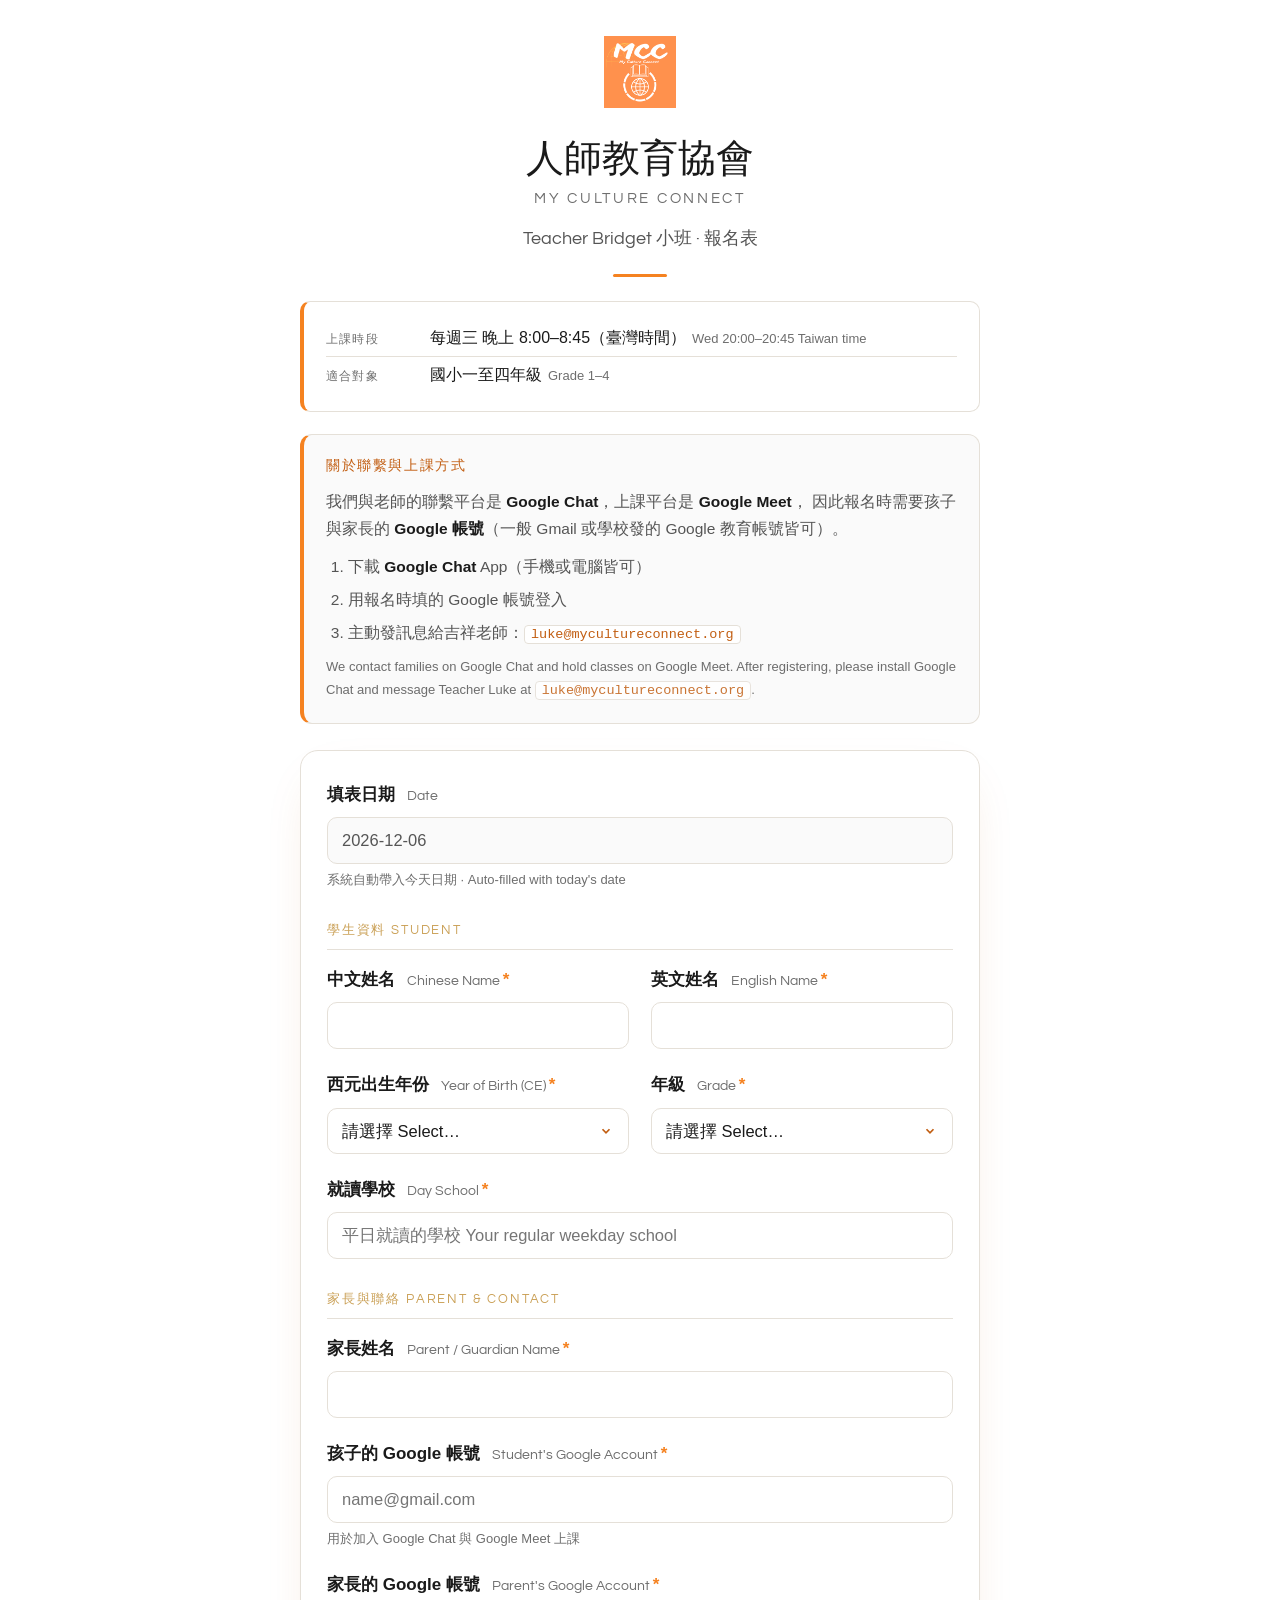
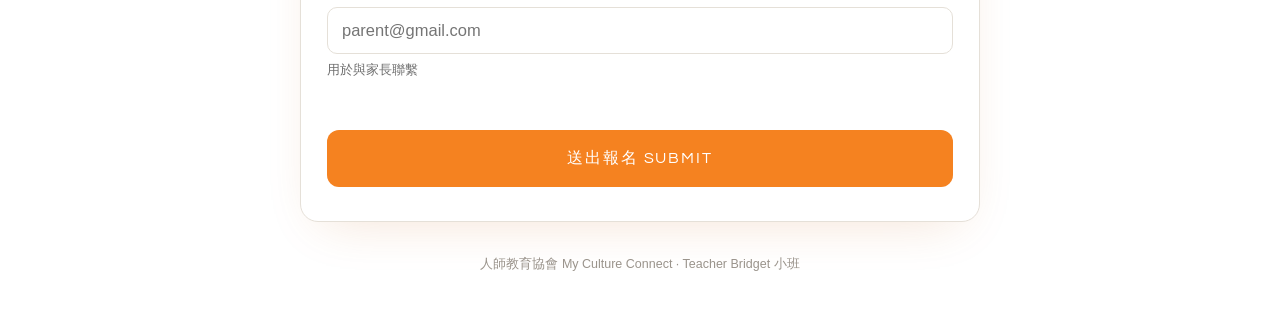
==== bridget/index.html @ f9402cc6 "Add Teacher Bridget small class registration form Fixed Wed 20:00–20:45 Taiwan time, Grade 1–4. Writ" ====
<!DOCTYPE html>
<html lang="zh-Hant">
<head>
<meta charset="UTF-8">
<meta name="viewport" content="width=device-width, initial-scale=1.0">
<title>Teacher Bridget 小班 報名 · 人師教育協會 My Culture Connect</title>
<meta name="description" content="Teacher Bridget 小班 · 國小低中年級英語小班 · My Culture Connect">
<link rel="preconnect" href="https://fonts.googleapis.com">
<link rel="preconnect" href="https://fonts.gstatic.com" crossorigin>
<link href="https://fonts.googleapis.com/css2?family=Noticia+Text:wght@400;700&family=Questrial&display=swap" rel="stylesheet">
<link rel="stylesheet" href="../assets/shared.css">
<style>
  .class-info{
    max-width:var(--max);
    margin:0 auto 22px;
    background:#fff;
    border:1px solid var(--line);
    border-left:4px solid var(--brand);
    border-radius:10px;
    padding:18px 22px;
  }
  .class-info .row{
    display:flex;
    align-items:baseline;
    gap:14px;
    padding:6px 0;
  }
  .class-info .row + .row{
    border-top:1px solid var(--line);
  }
  .class-info .k{
    font-family:'Questrial','PingFang TC',sans-serif;
    font-size:12px;
    color:var(--ink-muted);
    letter-spacing:.10em;
    text-transform:uppercase;
    min-width:90px;
    flex-shrink:0;
  }
  .class-info .v{
    font-size:16px;
    color:var(--ink);
    line-height:1.5;
  }
  .class-info .v .en{
    color:var(--ink-muted);
    font-size:13px;
    margin-left:6px;
  }
</style>
</head>
<body>

<header class="mcc-header">
  <a class="logo" href="https://www.mycultureconnect.org" target="_blank" rel="noopener">
    <img src="../assets/mcc-logo.png" alt="My Culture Connect logo">
  </a>
  <div class="brand-name">
    人師教育協會
    <span class="en">My Culture Connect</span>
  </div>
  <div class="form-title">Teacher Bridget 小班 · 報名表</div>
  <div class="rule"></div>
</header>

<div class="class-info">
  <div class="row">
    <div class="k">上課時段</div>
    <div class="v">每週三 晚上 8:00–8:45（臺灣時間）<span class="en">Wed 20:00–20:45 Taiwan time</span></div>
  </div>
  <div class="row">
    <div class="k">適合對象</div>
    <div class="v">國小一至四年級<span class="en">Grade 1–4</span></div>
  </div>
</div>

<div class="note">
  <h3>關於聯繫與上課方式</h3>
  我們與老師的聯繫平台是 <strong>Google Chat</strong>，上課平台是 <strong>Google Meet</strong>，
  因此報名時需要孩子與家長的 <strong>Google 帳號</strong>（一般 Gmail 或學校發的 Google 教育帳號皆可）。
  <ol>
    <li>下載 <strong>Google Chat</strong> App（手機或電腦皆可）</li>
    <li>用報名時填的 Google 帳號登入</li>
    <li>主動發訊息給吉祥老師：<code>luke@mycultureconnect.org</code></li>
  </ol>
  <span class="en">We contact families on Google Chat and hold classes on Google Meet. After registering, please install Google Chat and message Teacher Luke at <code>luke@mycultureconnect.org</code>.</span>
</div>

<form id="regForm" novalidate>

  <div class="field">
    <label for="fill_date">填表日期 <span class="en">Date</span></label>
    <input type="text" id="fill_date" readonly>
    <div class="hint">系統自動帶入今天日期 · Auto-filled with today's date</div>
  </div>

  <div class="section-label">學生資料 Student</div>

  <div class="grid2" style="margin-bottom:22px;">
    <div class="field">
      <label for="chinese_name">中文姓名 <span class="en">Chinese Name</span><span class="req">*</span></label>
      <input type="text" id="chinese_name" name="chinese_name" required autocomplete="off">
    </div>
    <div class="field">
      <label for="english_name">英文姓名 <span class="en">English Name</span><span class="req">*</span></label>
      <input type="text" id="english_name" name="english_name" required autocomplete="off">
    </div>
  </div>

  <div class="grid2" style="margin-bottom:22px;">
    <div class="field">
      <label for="birth_year">西元出生年份 <span class="en">Year of Birth (CE)</span><span class="req">*</span></label>
      <select id="birth_year" name="birth_year" required>
        <option value="" disabled selected>請選擇 Select…</option>
      </select>
    </div>
    <div class="field">
      <label for="grade">年級 <span class="en">Grade</span><span class="req">*</span></label>
      <select id="grade" name="grade" required>
        <option value="" disabled selected>請選擇 Select…</option>
        <option value="一年級 Grade 1">一年級 Grade 1</option>
        <option value="二年級 Grade 2">二年級 Grade 2</option>
        <option value="三年級 Grade 3">三年級 Grade 3</option>
        <option value="四年級 Grade 4">四年級 Grade 4</option>
      </select>
    </div>
  </div>

  <div class="field">
    <label for="school">就讀學校 <span class="en">Day School</span><span class="req">*</span></label>
    <input type="text" id="school" name="school" required autocomplete="off"
           placeholder="平日就讀的學校 Your regular weekday school">
  </div>

  <div class="section-label">家長與聯絡 Parent &amp; Contact</div>

  <div class="field">
    <label for="parent_name">家長姓名 <span class="en">Parent / Guardian Name</span><span class="req">*</span></label>
    <input type="text" id="parent_name" name="parent_name" required autocomplete="off">
  </div>

  <div class="field">
    <label for="student_google">孩子的 Google 帳號 <span class="en">Student's Google Account</span><span class="req">*</span></label>
    <input type="email" id="student_google" name="student_google" required
           autocomplete="off" placeholder="name@gmail.com" inputmode="email">
    <div class="hint">用於加入 Google Chat 與 Google Meet 上課</div>
  </div>

  <div class="field">
    <label for="parent_google">家長的 Google 帳號 <span class="en">Parent's Google Account</span><span class="req">*</span></label>
    <input type="email" id="parent_google" name="parent_google" required
           autocomplete="off" placeholder="parent@gmail.com" inputmode="email">
    <div class="hint">用於與家長聯繫</div>
  </div>

  <button type="submit" id="submitBtn">送出報名 Submit</button>
  <div class="errbox" id="errbox"></div>
</form>

<div class="success" id="done">
  <div class="check">✓</div>
  <h2 class="serif">報名完成，謝謝您！<span class="en">Registration received — thank you</span></h2>

  <div class="next">
    <h3>接下來請主動做這件事</h3>
    <ol>
      <li>下載 <strong>Google Chat</strong> App（手機或電腦皆可）</li>
      <li>用報名時填的 <strong>Google 帳號</strong>登入</li>
      <li><strong>主動發訊息給吉祥老師</strong>：<code>luke@mycultureconnect.org</code></li>
    </ol>
  </div>

  <div class="note-line">若有媒合上就會透過 Line 通知。</div>
</div>

<footer>人師教育協會 My Culture Connect · Teacher Bridget 小班</footer>

<script>
  /* sheet.best endpoint：POST 後自動寫入「人師報名表」Sheet 的「小班_Bridget」tab */
  const WEBHOOK_URL = 'https://api.sheetbest.com/sheets/75f86386-df2a-442a-987b-6ccd3a065db4/tabs/' + encodeURIComponent('小班_Bridget');

  (function () {
    const d = new Date();
    const pad = n => String(n).padStart(2, '0');
    document.getElementById('fill_date').value =
      d.getFullYear() + '-' + pad(d.getMonth() + 1) + '-' + pad(d.getDate());

    // 出生年份選項：涵蓋國小一至四年級（約 6–12 歲，給上下緣彈性）
    const sel = document.getElementById('birth_year');
    const thisYear = d.getFullYear();
    for (let y = thisYear - 6; y >= thisYear - 12; y--) {
      const o = document.createElement('option');
      o.value = String(y);
      o.textContent = String(y);
      sel.appendChild(o);
    }
  })();

  const form = document.getElementById('regForm');
  const btn = document.getElementById('submitBtn');
  const errbox = document.getElementById('errbox');

  function showError(msg) {
    errbox.textContent = msg;
    errbox.style.display = 'block';
  }

  form.addEventListener('submit', async function (e) {
    e.preventDefault();
    errbox.style.display = 'none';

    if (!form.checkValidity()) {
      form.reportValidity();
      return;
    }

    const fillTime = new Date().toLocaleString('sv-SE', { timeZone: 'Asia/Taipei' });

    // JSON key 必須對齊 Sheet 第一列中文 header（sheet.best 規則）
    const payload = {
      '填表時間':         fillTime,
      '中文姓名':         document.getElementById('chinese_name').value.trim(),
      '英文姓名':         document.getElementById('english_name').value.trim(),
      '西元出生年份':     document.getElementById('birth_year').value,
      '年級':            document.getElementById('grade').value,
      '就讀學校':         document.getElementById('school').value.trim(),
      '家長姓名':         document.getElementById('parent_name').value.trim(),
      '孩子 Google 帳號': document.getElementById('student_google').value.trim(),
      '家長 Google 帳號': document.getElementById('parent_google').value.trim(),
    };

    btn.disabled = true;
    btn.textContent = '送出中… Submitting…';

    try {
      const res = await fetch(WEBHOOK_URL, {
        method: 'POST',
        headers: { 'Content-Type': 'application/json' },
        body: JSON.stringify(payload),
      });
      if (!res.ok) throw new Error('HTTP ' + res.status);

      form.style.display = 'none';
      document.getElementById('done').style.display = 'block';
      window.scrollTo({ top: 0, behavior: 'smooth' });
    } catch (err) {
      btn.disabled = false;
      btn.textContent = '送出報名 Submit';
      showError('送出失敗，請檢查網路後再試一次。若持續發生，請直接 email luke@mycultureconnect.org。');
    }
  });
</script>
</body>
</html>
---- assets/shared.css ----
/* ============================================================
   人師教育協會 My Culture Connect — 報名表共用樣式
   字體與配色對齊 MCC Wix 站（mycultureconnect.org）
   ============================================================ */

:root{
  --brand:#F58220;
  --brand-deep:#c25e12;
  --gold:#caa056;
  --ink:#1A1A1A;
  --ink-soft:#555;
  --ink-muted:#6E6E6E;
  --line:#e5e0d8;
  --bg-subtle:#fafafa;
  --max:680px;
  --shadow:0 18px 50px -22px rgba(197,94,18,.20);
}

*{box-sizing:border-box;margin:0;padding:0;}
html{scroll-behavior:smooth;-webkit-text-size-adjust:100%;}
body{
  font-family:'Avenir Next','Avenir','Helvetica Neue','PingFang TC','Microsoft JhengHei',sans-serif;
  color:var(--ink);
  background:#fff;
  line-height:1.65;
  -webkit-font-smoothing:antialiased;
  padding:0 18px 60px;
}
.serif{font-family:'Noticia Text','PingFang TC',serif;font-weight:400;}
.sans-display{font-family:'Questrial','PingFang TC',sans-serif;}

/* ---------- MCC Header (logo + 品牌名 + 表單標題) ---------- */
.mcc-header{
  max-width:var(--max);
  margin:0 auto;
  padding:36px 0 24px;
  text-align:center;
}
.mcc-header .logo{
  display:inline-block;
  margin-bottom:18px;
}
.mcc-header .logo img{
  height:72px;
  width:auto;
  display:block;
}
.mcc-header .brand-name{
  font-family:'Noticia Text','PingFang TC',serif;
  font-weight:400;
  font-size:clamp(26px,5.5vw,38px);
  color:var(--ink);
  line-height:1.2;
}
.mcc-header .brand-name .en{
  display:block;
  font-family:'Questrial','PingFang TC',sans-serif;
  font-size:clamp(12.5px,2.8vw,15px);
  letter-spacing:.18em;
  color:var(--ink-muted);
  margin-top:10px;
  text-transform:uppercase;
}
.mcc-header .form-title{
  font-family:'Questrial','PingFang TC',sans-serif;
  font-size:18px;
  color:var(--ink-soft);
  margin-top:16px;
}
.mcc-header .rule{
  width:54px;height:3px;border-radius:3px;
  background:var(--brand);
  margin:20px auto 0;
}

/* ---------- Intro note (Google Chat 行動指示) ---------- */
.note{
  max-width:var(--max);
  margin:0 auto 26px;
  background:var(--bg-subtle);
  border:1px solid var(--line);
  border-left:4px solid var(--brand);
  border-radius:12px;
  padding:20px 22px;
  font-size:15.5px;
  color:var(--ink-soft);
  line-height:1.75;
}
.note h3{
  font-family:'Questrial','PingFang TC',sans-serif;
  font-size:13.5px;
  letter-spacing:.12em;
  text-transform:uppercase;
  color:var(--brand-deep);
  margin-bottom:10px;
  font-weight:400;
}
.note strong{color:var(--ink);}
.note ol{padding-left:22px;margin-top:10px;}
.note ol li{margin-bottom:6px;}
.note code{
  font-family:'SF Mono','Menlo','Consolas',monospace;
  font-size:13.5px;
  background:#fff;
  border:1px solid var(--line);
  border-radius:4px;
  padding:1px 6px;
  color:var(--brand-deep);
}
.note .en{display:block;font-size:13px;margin-top:10px;opacity:.85;}

/* ---------- Form card ---------- */
form{
  max-width:var(--max);
  margin:0 auto;
  background:#fff;
  border:1px solid var(--line);
  border-radius:18px;
  box-shadow:var(--shadow);
  padding:30px 26px 34px;
}
.field{margin-bottom:22px;}
.field:last-of-type{margin-bottom:8px;}
label{
  display:block;
  font-size:17px;
  font-weight:600;
  color:var(--ink);
  margin-bottom:8px;
}
label .en{
  font-family:'Questrial','PingFang TC',sans-serif;
  font-weight:400;
  font-size:13.5px;
  color:var(--ink-muted);
  margin-left:7px;
}
label .req{color:var(--brand);margin-left:3px;}
label .optional{
  font-size:12.5px;
  color:var(--ink-muted);
  font-weight:400;
  margin-left:6px;
}
input[type="text"],
input[type="email"],
input[type="number"],
select,
textarea{
  width:100%;
  font-family:inherit;
  font-size:16.5px;
  color:var(--ink);
  background:#fff;
  border:1.5px solid var(--line);
  border-radius:10px;
  padding:13px 14px;
  transition:border-color .15s ease, box-shadow .15s ease;
  -webkit-appearance:none;appearance:none;
}
textarea{
  min-height:130px;
  resize:vertical;
  line-height:1.6;
}
select{
  background-image:url("data:image/svg+xml,%3Csvg xmlns='http://www.w3.org/2000/svg' width='14' height='14' viewBox='0 0 24 24' fill='none' stroke='%23c25e12' stroke-width='3'%3E%3Cpath d='M6 9l6 6 6-6'/%3E%3C/svg%3E");
  background-repeat:no-repeat;
  background-position:right 15px center;
  padding-right:40px;
  cursor:pointer;
}
input:focus,select:focus,textarea:focus{
  outline:none;
  border-color:var(--brand);
  box-shadow:0 0 0 3px rgba(245,130,32,.18);
}
input[readonly]{background:var(--bg-subtle);color:var(--ink-soft);cursor:default;}
.hint{font-size:13px;color:var(--ink-muted);margin-top:6px;line-height:1.55;}

.grid2{display:grid;gap:22px;}
@media (min-width:540px){
  .grid2{grid-template-columns:1fr 1fr;}
  .grid2 .field{margin-bottom:0;}
}

/* ---------- Radio / Checkbox option rows ---------- */
.opt-grid{display:flex;flex-direction:column;gap:10px;}
@media (min-width:540px){
  .opt-grid.cols-2{display:grid;grid-template-columns:1fr 1fr;gap:10px 18px;}
  .opt-grid.cols-3{display:grid;grid-template-columns:1fr 1fr 1fr;gap:10px 12px;}
}
.opt-row{
  display:flex;align-items:center;gap:10px;
  padding:12px 14px;
  border:1.5px solid var(--line);border-radius:10px;
  cursor:pointer;
  transition:border-color .15s ease, background .15s ease;
  font-weight:400;font-size:15.5px;
  margin:0;
}
.opt-row input[type="radio"],
.opt-row input[type="checkbox"]{
  width:18px;height:18px;
  accent-color:var(--brand);
  cursor:pointer;flex-shrink:0;
}
.opt-row:hover{background:var(--bg-subtle);}
.opt-row:has(input:checked){
  border-color:var(--brand);
  background:#fff7f0;
}
.opt-row .en{font-size:12.5px;color:var(--ink-muted);margin-left:6px;font-weight:400;}

.section-label{
  font-family:'Questrial','PingFang TC',sans-serif;
  font-size:13px;font-weight:400;letter-spacing:.14em;text-transform:uppercase;
  color:var(--gold);
  margin:30px 0 16px;
  padding-bottom:8px;border-bottom:1px solid var(--line);
}

/* ---------- Submit button ---------- */
button{
  width:100%;
  font-family:'Questrial','PingFang TC',sans-serif;
  font-size:16px;font-weight:400;letter-spacing:.12em;text-transform:uppercase;
  color:#fff;
  background:var(--brand);
  border:none;border-radius:12px;
  padding:18px;
  margin-top:28px;
  cursor:pointer;
  transition:background .15s ease, transform .05s ease;
}
button:hover{background:var(--brand-deep);}
button:active{transform:translateY(1px);}
button:disabled{background:#c9a89e;cursor:progress;}

.errbox{
  display:none;
  margin-top:16px;
  background:#fdecea;border:1px solid #e7a99c;border-radius:10px;
  padding:12px 14px;font-size:14.5px;color:var(--brand-deep);
}

/* ---------- Success screen ---------- */
.success{
  display:none;
  max-width:var(--max);margin:0 auto;
  background:#fff;border:1px solid var(--line);border-radius:18px;
  box-shadow:var(--shadow);
  padding:40px 28px;
}
.success .check{
  width:60px;height:60px;border-radius:50%;
  background:var(--brand);color:#fff;
  display:flex;align-items:center;justify-content:center;
  font-size:30px;margin:0 auto 20px;
}
.success h2{
  font-family:'Noticia Text','PingFang TC',serif;
  font-weight:400;
  font-size:26px;color:var(--brand-deep);
  text-align:center;
  margin-bottom:6px;
  line-height:1.3;
}
.success h2 .en{
  display:block;
  font-family:'Questrial','PingFang TC',sans-serif;
  font-size:13.5px;
  color:var(--ink-muted);
  margin-top:8px;
  letter-spacing:.12em;
  text-transform:uppercase;
}
.success .next{
  background:var(--bg-subtle);
  border:1px solid var(--line);
  border-left:4px solid var(--brand);
  border-radius:12px;
  padding:22px 24px;
  margin-top:26px;
  font-size:15.5px;
  color:var(--ink-soft);
  line-height:1.8;
}
.success .next h3{
  font-family:'Questrial','PingFang TC',sans-serif;
  font-weight:400;
  font-size:13.5px;
  letter-spacing:.12em;
  text-transform:uppercase;
  color:var(--brand-deep);
  margin-bottom:12px;
}
.success .next ol{padding-left:22px;}
.success .next ol li{margin-bottom:8px;}
.success .next strong{color:var(--ink);}
.success .next code{
  font-family:'SF Mono','Menlo','Consolas',monospace;
  font-size:14px;
  background:#fff;
  border:1px solid var(--line);
  border-radius:4px;
  padding:1px 6px;
  color:var(--brand-deep);
}
.success .note-line{
  text-align:center;
  font-size:14.5px;
  color:var(--ink-muted);
  margin-top:22px;
  padding-top:20px;
  border-top:1px solid var(--line);
}

footer{
  max-width:var(--max);margin:32px auto 0;text-align:center;
  font-size:12.5px;color:#9a938b;
}
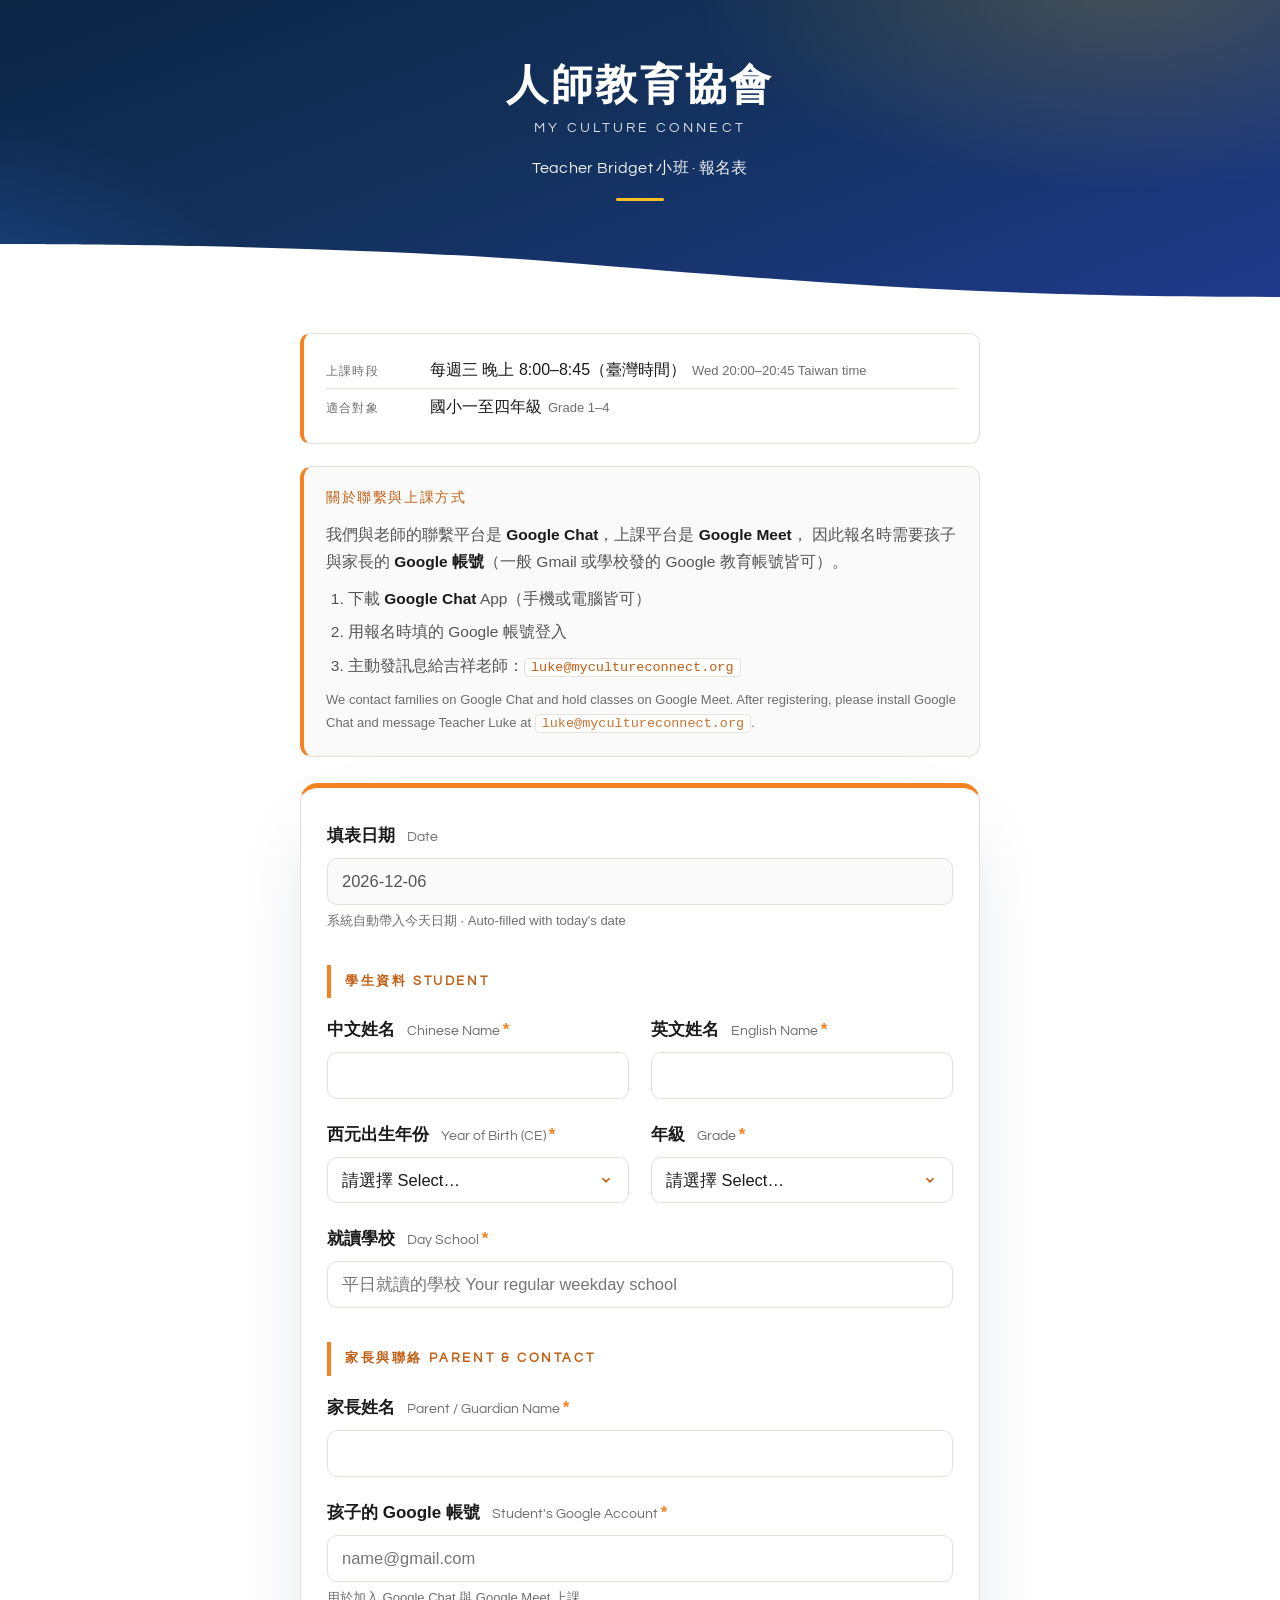
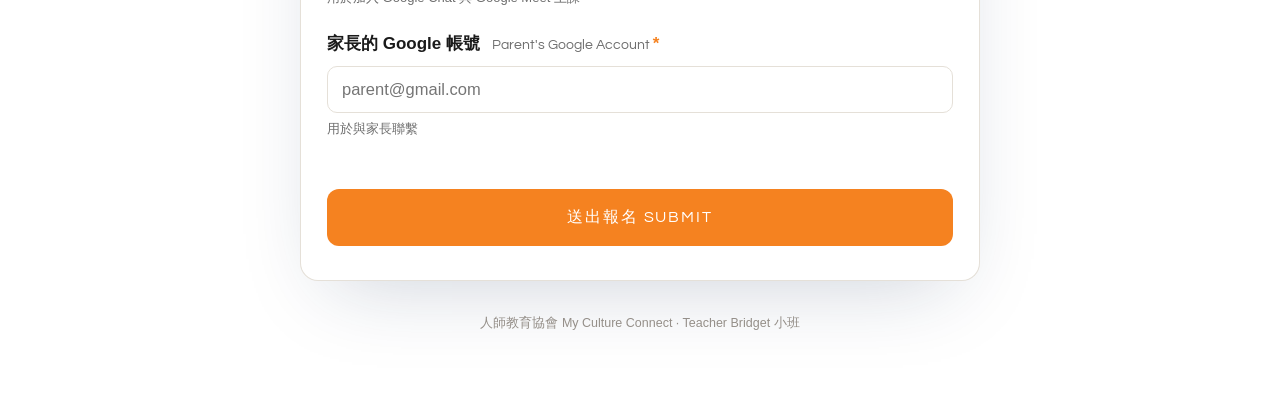
==== commit e84188f1: "Switch backend from sheet.best to Apps Script" ====
--- a/bridget/index.html
+++ b/bridget/index.html
@@ -176,8 +176,7 @@
 <footer>人師教育協會 My Culture Connect · Teacher Bridget 小班</footer>
 
 <script>
-  /* sheet.best endpoint：POST 後自動寫入「人師報名表」Sheet 的「小班_Bridget」tab */
-  const WEBHOOK_URL = 'https://api.sheetbest.com/sheets/75f86386-df2a-442a-987b-6ccd3a065db4/tabs/' + encodeURIComponent('小班_Bridget');
+  const WEBHOOK_URL = 'https://script.google.com/macros/s/AKfycbzWp2Y8J2ADrAARm_YRmN9J860ERvuA8FiNJ9yuKtNxw3y-V8M1F8xW87qcAvMgwJ5r/exec';
 
   (function () {
     const d = new Date();
@@ -218,6 +217,7 @@
 
     // JSON key 必須對齊 Sheet 第一列中文 header（sheet.best 規則）
     const payload = {
+      '__tab':            '小班_Bridget',
       '填表時間':         fillTime,
       '中文姓名':         document.getElementById('chinese_name').value.trim(),
       '英文姓名':         document.getElementById('english_name').value.trim(),
--- a/assets/shared.css
+++ b/assets/shared.css
@@ -29,48 +29,66 @@
 .serif{font-family:'Noticia Text','PingFang TC',serif;font-weight:400;}
 .sans-display{font-family:'Questrial','PingFang TC',sans-serif;}
 
-/* ---------- MCC Header (logo + 品牌名 + 表單標題) ---------- */
+/* ---------- MCC Header (mini hero with MCC navy gradient + signature curve) ---------- */
 .mcc-header{
-  max-width:var(--max);
-  margin:0 auto;
-  padding:36px 0 24px;
+  position:relative;
+  margin:0 -18px 36px;
+  padding:60px 24px 96px;
   text-align:center;
+  background:
+    radial-gradient(800px 400px at 88% -10%, rgba(251,191,36,.22) 0%, transparent 55%),
+    radial-gradient(700px 400px at -10% 110%, rgba(59,130,246,.35) 0%, transparent 55%),
+    linear-gradient(160deg, #0B2545 0%, #13315C 45%, #1E3A8A 100%);
+  color:#fff;
+  overflow:hidden;
+}
+.mcc-header::after{
+  content:'';
+  position:absolute;
+  left:0; right:0; bottom:-1px;
+  height:54px;
+  background:url("data:image/svg+xml;utf8,<svg xmlns='http://www.w3.org/2000/svg' viewBox='0 100 1920 200' preserveAspectRatio='none'><path d='M1920 300v-4.067c-455.162 0-690.876-51.203-1082.65-129.288C490.044 97.423 0 100.013 0 100.013V300h1920z' fill='%23ffffff'/></svg>") no-repeat bottom / 100% 100%;
 }
 .mcc-header .logo{
-  display:inline-block;
-  margin-bottom:18px;
-}
-.mcc-header .logo img{
-  height:72px;
-  width:auto;
-  display:block;
+  display:none;
 }
 .mcc-header .brand-name{
-  font-family:'Noticia Text','PingFang TC',serif;
-  font-weight:400;
-  font-size:clamp(26px,5.5vw,38px);
-  color:var(--ink);
+  position:relative;
+  z-index:2;
+  font-family:'PingFang TC','Apple LiGothic Medium','Microsoft JhengHei',sans-serif;
+  font-weight:700;
+  font-size:clamp(28px,5.8vw,42px);
+  color:#fff;
   line-height:1.2;
+  letter-spacing:.06em;
 }
 .mcc-header .brand-name .en{
   display:block;
   font-family:'Questrial','PingFang TC',sans-serif;
-  font-size:clamp(12.5px,2.8vw,15px);
-  letter-spacing:.18em;
-  color:var(--ink-muted);
+  font-weight:400;
+  font-size:clamp(11.5px,2.6vw,14px);
+  letter-spacing:.22em;
+  color:rgba(255,255,255,.85);
   margin-top:10px;
   text-transform:uppercase;
 }
 .mcc-header .form-title{
-  font-family:'Questrial','PingFang TC',sans-serif;
-  font-size:18px;
-  color:var(--ink-soft);
-  margin-top:16px;
+  position:relative;
+  z-index:2;
+  font-family:'Questrial','PingFang TC',sans-serif;
+  font-size:15.5px;
+  color:rgba(255,255,255,.92);
+  margin-top:20px;
+  letter-spacing:.02em;
+  padding:0 16px;
+  line-height:1.5;
 }
 .mcc-header .rule{
-  width:54px;height:3px;border-radius:3px;
-  background:var(--brand);
-  margin:20px auto 0;
+  position:relative;
+  z-index:2;
+  width:48px;height:3px;border-radius:3px;
+  background:#FBBF24;
+  margin:18px auto 0;
 }
 
 /* ---------- Intro note (Google Chat 行動指示) ---------- */
@@ -111,13 +129,15 @@
 
 /* ---------- Form card ---------- */
 form{
+  position:relative;
   max-width:var(--max);
   margin:0 auto;
   background:#fff;
   border:1px solid var(--line);
+  border-top:5px solid var(--brand);
   border-radius:18px;
-  box-shadow:var(--shadow);
-  padding:30px 26px 34px;
+  box-shadow:0 30px 80px -30px rgba(20,40,80,.22);
+  padding:34px 26px 34px;
 }
 .field{margin-bottom:22px;}
 .field:last-of-type{margin-bottom:8px;}
@@ -214,10 +234,11 @@
 
 .section-label{
   font-family:'Questrial','PingFang TC',sans-serif;
-  font-size:13px;font-weight:400;letter-spacing:.14em;text-transform:uppercase;
-  color:var(--gold);
-  margin:30px 0 16px;
-  padding-bottom:8px;border-bottom:1px solid var(--line);
+  font-size:13px;font-weight:600;letter-spacing:.20em;text-transform:uppercase;
+  color:var(--brand-deep);
+  margin:34px 0 18px;
+  padding:6px 0 6px 14px;
+  border-left:4px solid var(--brand);
 }
 
 /* ---------- Submit button ---------- */
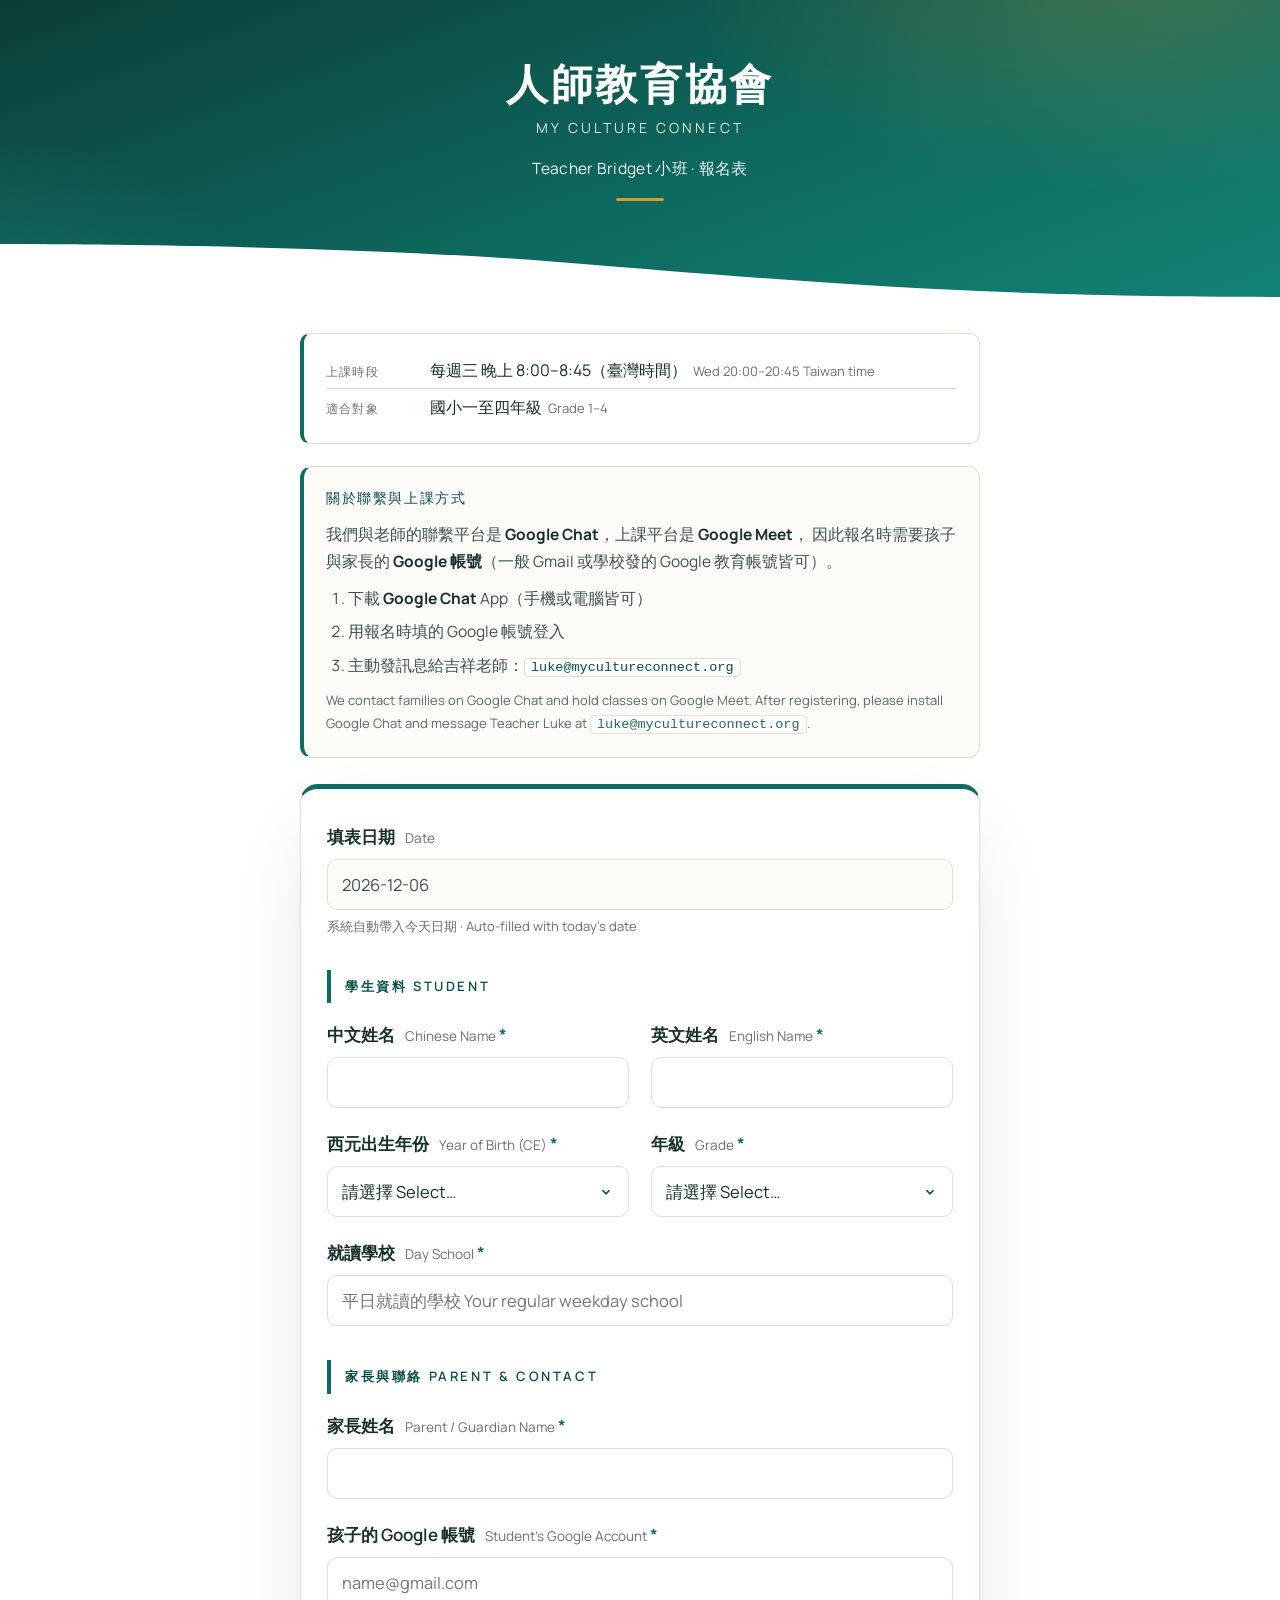
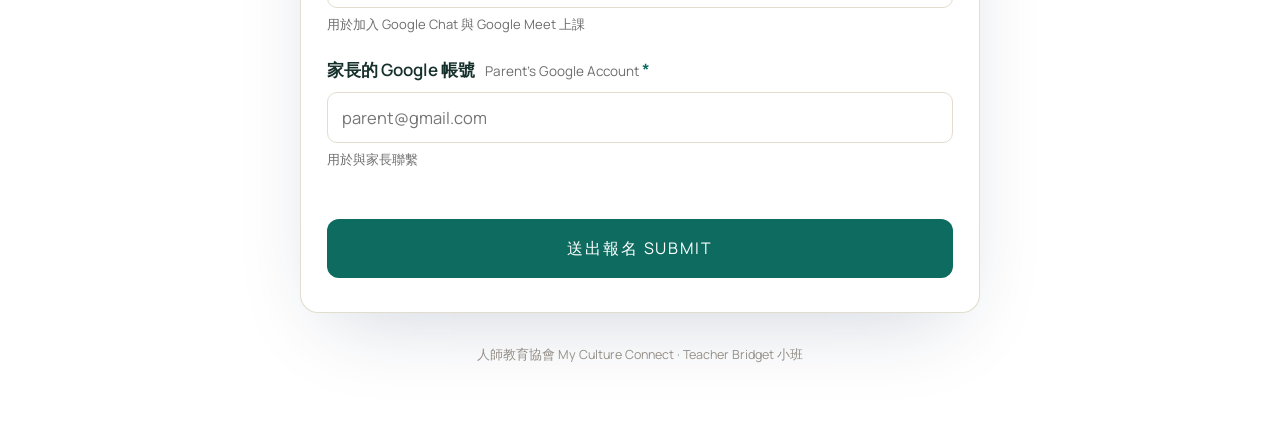
==== commit 539b7ea2: "Re-skin to 人師 (twrses) brand: RS favicon, teal/gold palette, Fraunces/Manrope These registration for" ====
--- a/bridget/index.html
+++ b/bridget/index.html
@@ -7,7 +7,8 @@
 <meta name="description" content="Teacher Bridget 小班 · 國小低中年級英語小班 · My Culture Connect">
 <link rel="preconnect" href="https://fonts.googleapis.com">
 <link rel="preconnect" href="https://fonts.gstatic.com" crossorigin>
-<link href="https://fonts.googleapis.com/css2?family=Noticia+Text:wght@400;700&family=Questrial&display=swap" rel="stylesheet">
+<link href="https://fonts.googleapis.com/css2?family=Fraunces:opsz,wght@9..144,400..600&family=Manrope:wght@400;500;600;700;800&display=swap" rel="stylesheet">
+<link rel="icon" type="image/svg+xml" href="../assets/favicon.svg">
 <link rel="stylesheet" href="../assets/shared.css">
 <style>
   .class-info{
@@ -29,7 +30,7 @@
     border-top:1px solid var(--line);
   }
   .class-info .k{
-    font-family:'Questrial','PingFang TC',sans-serif;
+    font-family:'Manrope','PingFang TC',sans-serif;
     font-size:12px;
     color:var(--ink-muted);
     letter-spacing:.10em;
@@ -53,7 +54,7 @@
 
 <header class="mcc-header">
   <a class="logo" href="https://www.mycultureconnect.org" target="_blank" rel="noopener">
-    <img src="../assets/mcc-logo.png" alt="My Culture Connect logo">
+    <img src="../assets/favicon.svg" alt="My Culture Connect logo">
   </a>
   <div class="brand-name">
     人師教育協會
@@ -235,10 +236,9 @@
     try {
       const res = await fetch(WEBHOOK_URL, {
         method: 'POST',
-        headers: { 'Content-Type': 'application/json' },
+        mode: 'no-cors',
         body: JSON.stringify(payload),
       });
-      if (!res.ok) throw new Error('HTTP ' + res.status);
 
       form.style.display = 'none';
       document.getElementById('done').style.display = 'block';
--- a/assets/shared.css
+++ b/assets/shared.css
@@ -4,30 +4,30 @@
    ============================================================ */
 
 :root{
-  --brand:#F58220;
-  --brand-deep:#c25e12;
-  --gold:#caa056;
-  --ink:#1A1A1A;
-  --ink-soft:#555;
+  --brand:#0e6b60;
+  --brand-deep:#0a4f47;
+  --gold:#d99a2b;
+  --ink:#16302c;
+  --ink-soft:#3c534d;
   --ink-muted:#6E6E6E;
-  --line:#e5e0d8;
-  --bg-subtle:#fafafa;
+  --line:#e3ddcf;
+  --bg-subtle:#fcfbf7;
   --max:680px;
-  --shadow:0 18px 50px -22px rgba(197,94,18,.20);
+  --shadow:0 18px 50px -22px rgba(22,48,44,.22);
 }
 
 *{box-sizing:border-box;margin:0;padding:0;}
 html{scroll-behavior:smooth;-webkit-text-size-adjust:100%;}
 body{
-  font-family:'Avenir Next','Avenir','Helvetica Neue','PingFang TC','Microsoft JhengHei',sans-serif;
+  font-family:'Manrope','PingFang TC','Apple LiGothic Medium','Microsoft JhengHei',sans-serif;
   color:var(--ink);
   background:#fff;
   line-height:1.65;
   -webkit-font-smoothing:antialiased;
   padding:0 18px 60px;
 }
-.serif{font-family:'Noticia Text','PingFang TC',serif;font-weight:400;}
-.sans-display{font-family:'Questrial','PingFang TC',sans-serif;}
+.serif{font-family:'Fraunces','PingFang TC',serif;font-weight:400;}
+.sans-display{font-family:'Manrope','PingFang TC',sans-serif;}
 
 /* ---------- MCC Header (mini hero with MCC navy gradient + signature curve) ---------- */
 .mcc-header{
@@ -36,9 +36,9 @@
   padding:60px 24px 96px;
   text-align:center;
   background:
-    radial-gradient(800px 400px at 88% -10%, rgba(251,191,36,.22) 0%, transparent 55%),
-    radial-gradient(700px 400px at -10% 110%, rgba(59,130,246,.35) 0%, transparent 55%),
-    linear-gradient(160deg, #0B2545 0%, #13315C 45%, #1E3A8A 100%);
+    radial-gradient(800px 400px at 88% -10%, rgba(217,154,43,.24) 0%, transparent 55%),
+    radial-gradient(700px 400px at -10% 110%, rgba(42,161,146,.32) 0%, transparent 55%),
+    linear-gradient(160deg, #0b3d38 0%, #0e6b60 60%, #138275 100%);
   color:#fff;
   overflow:hidden;
 }
@@ -64,7 +64,7 @@
 }
 .mcc-header .brand-name .en{
   display:block;
-  font-family:'Questrial','PingFang TC',sans-serif;
+  font-family:'Manrope','PingFang TC',sans-serif;
   font-weight:400;
   font-size:clamp(11.5px,2.6vw,14px);
   letter-spacing:.22em;
@@ -75,7 +75,7 @@
 .mcc-header .form-title{
   position:relative;
   z-index:2;
-  font-family:'Questrial','PingFang TC',sans-serif;
+  font-family:'Manrope','PingFang TC',sans-serif;
   font-size:15.5px;
   color:rgba(255,255,255,.92);
   margin-top:20px;
@@ -87,7 +87,7 @@
   position:relative;
   z-index:2;
   width:48px;height:3px;border-radius:3px;
-  background:#FBBF24;
+  background:var(--gold);
   margin:18px auto 0;
 }
 
@@ -105,7 +105,7 @@
   line-height:1.75;
 }
 .note h3{
-  font-family:'Questrial','PingFang TC',sans-serif;
+  font-family:'Manrope','PingFang TC',sans-serif;
   font-size:13.5px;
   letter-spacing:.12em;
   text-transform:uppercase;
@@ -149,7 +149,7 @@
   margin-bottom:8px;
 }
 label .en{
-  font-family:'Questrial','PingFang TC',sans-serif;
+  font-family:'Manrope','PingFang TC',sans-serif;
   font-weight:400;
   font-size:13.5px;
   color:var(--ink-muted);
@@ -184,7 +184,7 @@
   line-height:1.6;
 }
 select{
-  background-image:url("data:image/svg+xml,%3Csvg xmlns='http://www.w3.org/2000/svg' width='14' height='14' viewBox='0 0 24 24' fill='none' stroke='%23c25e12' stroke-width='3'%3E%3Cpath d='M6 9l6 6 6-6'/%3E%3C/svg%3E");
+  background-image:url("data:image/svg+xml,%3Csvg xmlns='http://www.w3.org/2000/svg' width='14' height='14' viewBox='0 0 24 24' fill='none' stroke='%230a4f47' stroke-width='3'%3E%3Cpath d='M6 9l6 6 6-6'/%3E%3C/svg%3E");
   background-repeat:no-repeat;
   background-position:right 15px center;
   padding-right:40px;
@@ -193,7 +193,7 @@
 input:focus,select:focus,textarea:focus{
   outline:none;
   border-color:var(--brand);
-  box-shadow:0 0 0 3px rgba(245,130,32,.18);
+  box-shadow:0 0 0 3px rgba(14,107,96,.18);
 }
 input[readonly]{background:var(--bg-subtle);color:var(--ink-soft);cursor:default;}
 .hint{font-size:13px;color:var(--ink-muted);margin-top:6px;line-height:1.55;}
@@ -228,12 +228,12 @@
 .opt-row:hover{background:var(--bg-subtle);}
 .opt-row:has(input:checked){
   border-color:var(--brand);
-  background:#fff7f0;
+  background:#ecf6f4;
 }
 .opt-row .en{font-size:12.5px;color:var(--ink-muted);margin-left:6px;font-weight:400;}
 
 .section-label{
-  font-family:'Questrial','PingFang TC',sans-serif;
+  font-family:'Manrope','PingFang TC',sans-serif;
   font-size:13px;font-weight:600;letter-spacing:.20em;text-transform:uppercase;
   color:var(--brand-deep);
   margin:34px 0 18px;
@@ -244,7 +244,7 @@
 /* ---------- Submit button ---------- */
 button{
   width:100%;
-  font-family:'Questrial','PingFang TC',sans-serif;
+  font-family:'Manrope','PingFang TC',sans-serif;
   font-size:16px;font-weight:400;letter-spacing:.12em;text-transform:uppercase;
   color:#fff;
   background:var(--brand);
@@ -280,7 +280,7 @@
   font-size:30px;margin:0 auto 20px;
 }
 .success h2{
-  font-family:'Noticia Text','PingFang TC',serif;
+  font-family:'Fraunces','PingFang TC',serif;
   font-weight:400;
   font-size:26px;color:var(--brand-deep);
   text-align:center;
@@ -289,7 +289,7 @@
 }
 .success h2 .en{
   display:block;
-  font-family:'Questrial','PingFang TC',sans-serif;
+  font-family:'Manrope','PingFang TC',sans-serif;
   font-size:13.5px;
   color:var(--ink-muted);
   margin-top:8px;
@@ -308,7 +308,7 @@
   line-height:1.8;
 }
 .success .next h3{
-  font-family:'Questrial','PingFang TC',sans-serif;
+  font-family:'Manrope','PingFang TC',sans-serif;
   font-weight:400;
   font-size:13.5px;
   letter-spacing:.12em;
